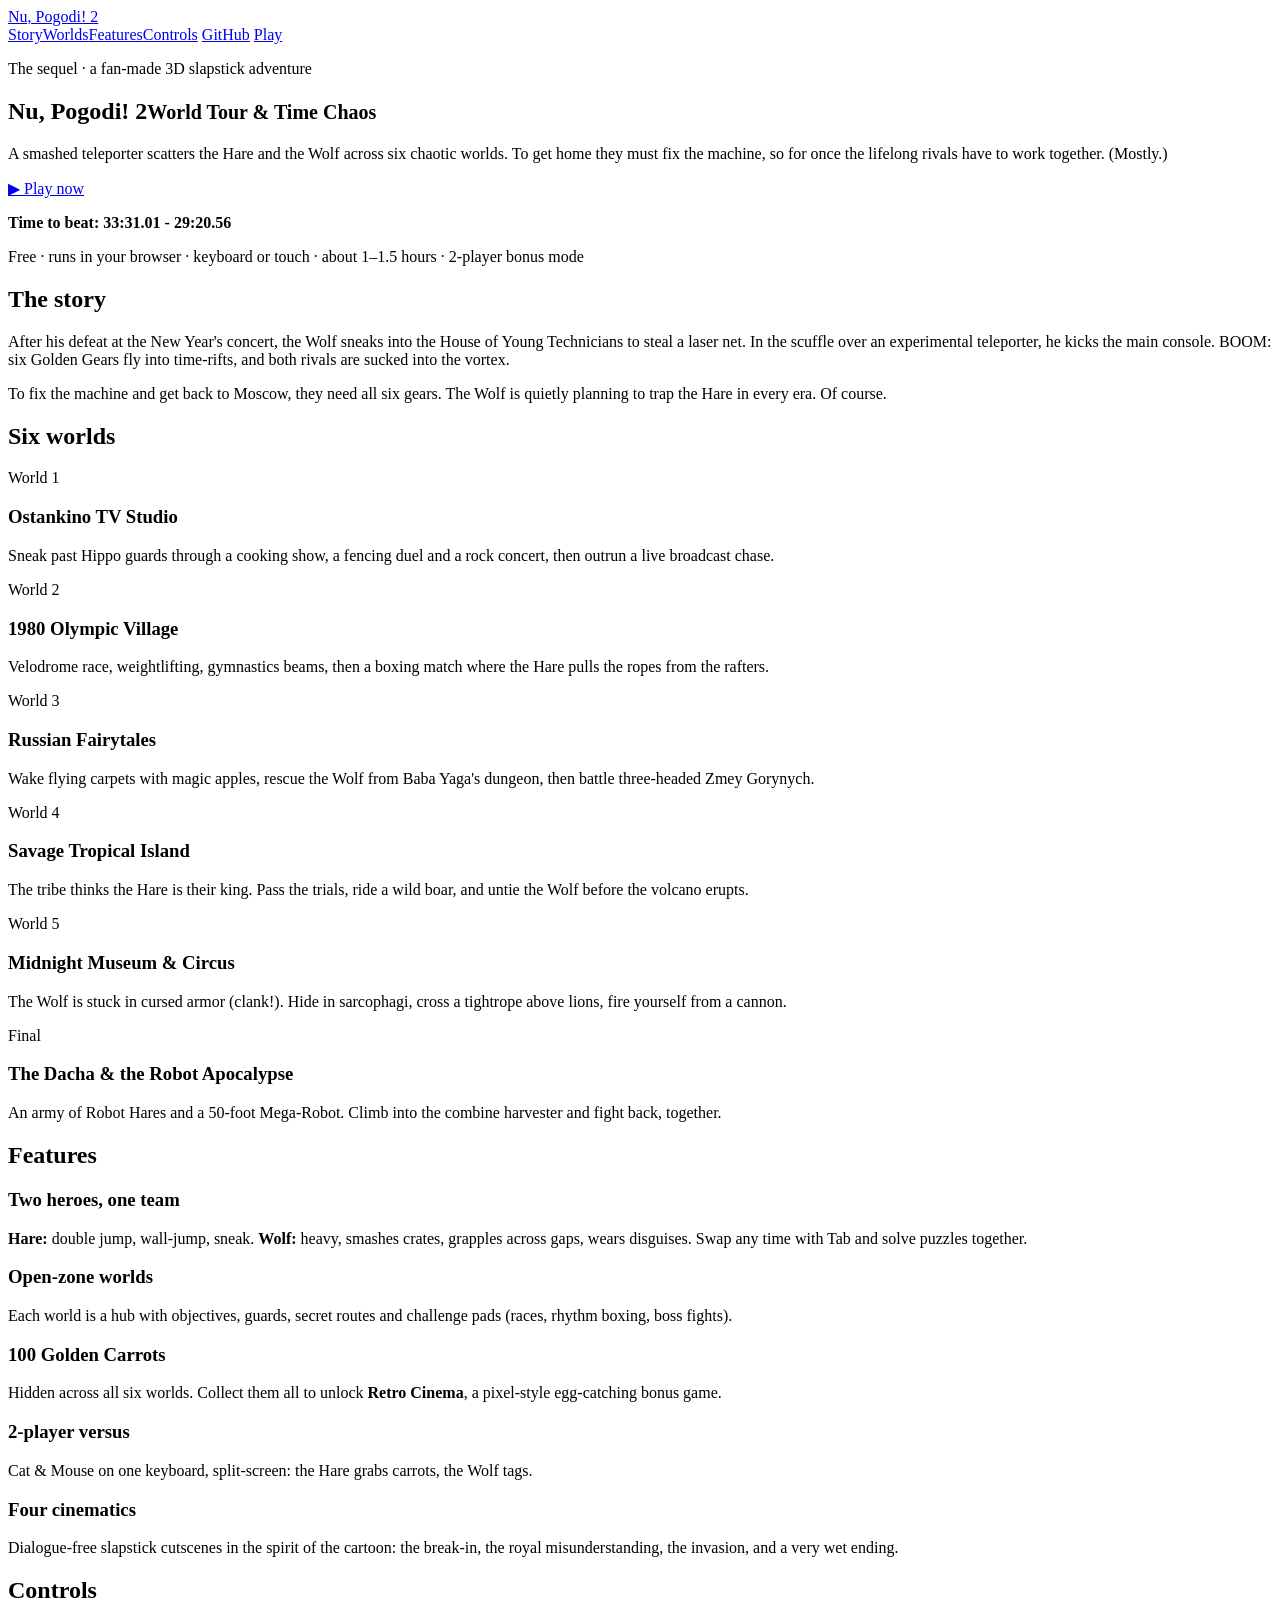
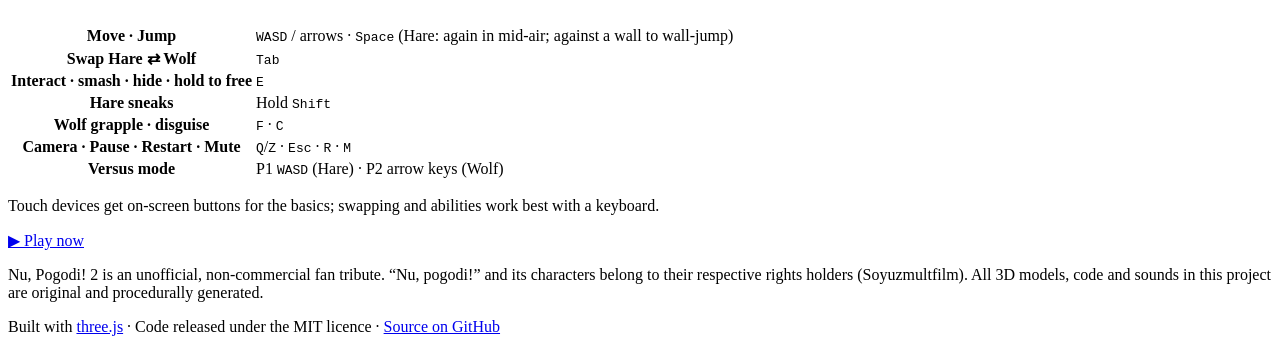
==== index.html @ bbab5480 "Add Time to beat: 33:31.01 - 29:20.56 to README and site" ====
﻿<!doctype html>
<html lang="en">
<head>
  <meta charset="utf-8">
  <meta name="viewport" content="width=device-width, initial-scale=1">
  <title>Nu, Pogodi! 2: World Tour &amp; Time Chaos – a free 3D browser game</title>
  <meta name="description" content="Nu, Pogodi! 2: World Tour &amp; Time Chaos. A free fan-made 3D slapstick adventure: switch between the Hare and the Wolf across six worlds, collect Golden Gears and 100 Golden Carrots. Plays in your browser.">
  <meta property="og:title" content="Nu, Pogodi! 2: World Tour &amp; Time Chaos">
  <meta property="og:description" content="Free fan-made 3D slapstick adventure: two rivals, six worlds, one broken time machine.">
  <meta property="og:type" content="website">
  <link rel="icon" href="favicon.svg" type="image/svg+xml">
  <link rel="stylesheet" href="css/site.css">
</head>
<body>
  <header class="top">
    <a class="brand" href="#top">Nu, Pogodi! 2</a>
    <nav>
      <a href="#story">Story</a><a href="#worlds">Worlds</a><a href="#features">Features</a><a href="#controls">Controls</a>
      <a id="gh-link" href="https://github.com/" rel="noopener">GitHub</a>
      <a class="cta-s" href="play.html">Play</a>
    </nav>
  </header>

  <main id="top">
    <section class="hero">
      <div class="burst" aria-hidden="true"></div>
      <p class="kicker">The sequel · a fan-made 3D slapstick adventure</p>
      <h1>Nu, Pogodi! 2<small>World Tour &amp; Time Chaos</small></h1>
      <p class="lead">A smashed teleporter scatters the Hare and the Wolf across six chaotic worlds. To get home they must fix the machine, so for once the lifelong rivals have to work together. (Mostly.)</p>
      <p><a class="cta" href="play.html">▶ Play now</a></p>
      <p class="fine"><b>Time to beat: 33:31.01 - 29:20.56</b></p>
      <p class="fine">Free · runs in your browser · keyboard or touch · about 1–1.5 hours · 2-player bonus mode</p>
    </section>

    <section id="story" class="wrap">
      <h2>The story</h2>
      <p>After his defeat at the New Year's concert, the Wolf sneaks into the House of Young Technicians to steal a laser net. In the scuffle over an experimental teleporter, he kicks the main console. BOOM: six Golden Gears fly into time-rifts, and both rivals are sucked into the vortex.</p>
      <p>To fix the machine and get back to Moscow, they need all six gears. The Wolf is quietly planning to trap the Hare in every era. Of course.</p>
    </section>

    <section id="worlds" class="wrap">
      <h2>Six worlds</h2>
      <div class="grid">
        <article><span>World 1</span><h3>Ostankino TV Studio</h3><p>Sneak past Hippo guards through a cooking show, a fencing duel and a rock concert, then outrun a live broadcast chase.</p></article>
        <article><span>World 2</span><h3>1980 Olympic Village</h3><p>Velodrome race, weightlifting, gymnastics beams, then a boxing match where the Hare pulls the ropes from the rafters.</p></article>
        <article><span>World 3</span><h3>Russian Fairytales</h3><p>Wake flying carpets with magic apples, rescue the Wolf from Baba Yaga's dungeon, then battle three-headed Zmey Gorynych.</p></article>
        <article><span>World 4</span><h3>Savage Tropical Island</h3><p>The tribe thinks the Hare is their king. Pass the trials, ride a wild boar, and untie the Wolf before the volcano erupts.</p></article>
        <article><span>World 5</span><h3>Midnight Museum &amp; Circus</h3><p>The Wolf is stuck in cursed armor (clank!). Hide in sarcophagi, cross a tightrope above lions, fire yourself from a cannon.</p></article>
        <article class="boss"><span>Final</span><h3>The Dacha &amp; the Robot Apocalypse</h3><p>An army of Robot Hares and a 50-foot Mega-Robot. Climb into the combine harvester and fight back, together.</p></article>
      </div>
    </section>

    <section id="features" class="wrap">
      <h2>Features</h2>
      <div class="grid">
        <article><h3>Two heroes, one team</h3><p><b>Hare:</b> double jump, wall-jump, sneak. <b>Wolf:</b> heavy, smashes crates, grapples across gaps, wears disguises. Swap any time with Tab and solve puzzles together.</p></article>
        <article><h3>Open-zone worlds</h3><p>Each world is a hub with objectives, guards, secret routes and challenge pads (races, rhythm boxing, boss fights).</p></article>
        <article><h3>100 Golden Carrots</h3><p>Hidden across all six worlds. Collect them all to unlock <b>Retro Cinema</b>, a pixel-style egg-catching bonus game.</p></article>
        <article><h3>2-player versus</h3><p>Cat &amp; Mouse on one keyboard, split-screen: the Hare grabs carrots, the Wolf tags.</p></article>
        <article><h3>Four cinematics</h3><p>Dialogue-free slapstick cutscenes in the spirit of the cartoon: the break-in, the royal misunderstanding, the invasion, and a very wet ending.</p></article>
      </div>
    </section>

    <section id="controls" class="wrap">
      <h2>Controls</h2>
      <table>
        <tr><th>Move · Jump</th><td><kbd>W</kbd><kbd>A</kbd><kbd>S</kbd><kbd>D</kbd> / arrows · <kbd>Space</kbd> (Hare: again in mid-air; against a wall to wall-jump)</td></tr>
        <tr><th>Swap Hare ⇄ Wolf</th><td><kbd>Tab</kbd></td></tr>
        <tr><th>Interact · smash · hide · hold to free</th><td><kbd>E</kbd></td></tr>
        <tr><th>Hare sneaks</th><td>Hold <kbd>Shift</kbd></td></tr>
        <tr><th>Wolf grapple · disguise</th><td><kbd>F</kbd> · <kbd>C</kbd></td></tr>
        <tr><th>Camera · Pause · Restart · Mute</th><td><kbd>Q</kbd>/<kbd>Z</kbd> · <kbd>Esc</kbd> · <kbd>R</kbd> · <kbd>M</kbd></td></tr>
        <tr><th>Versus mode</th><td>P1 <kbd>WASD</kbd> (Hare) · P2 arrow keys (Wolf)</td></tr>
      </table>
      <p class="fine">Touch devices get on-screen buttons for the basics; swapping and abilities work best with a keyboard.</p>
      <p><a class="cta" href="play.html">▶ Play now</a></p>
    </section>
  </main>

  <footer>
    <p>Nu, Pogodi! 2 is an unofficial, non-commercial fan tribute. “Nu, pogodi!” and its characters belong to their respective rights holders (Soyuzmultfilm). All 3D models, code and sounds in this project are original and procedurally generated.</p>
    <p>Built with <a href="https://threejs.org" rel="noopener">three.js</a> · Code released under the MIT licence · <a id="gh-link2" href="https://github.com/" rel="noopener">Source on GitHub</a></p>
  </footer>

  <script>
    (function () {
      var h = location.hostname, m = h.match(/^([^.]+)\.github\.io$/);
      if (!m) return;
      var repo = location.pathname.split('/').filter(Boolean)[0];
      var url = 'https://github.com/' + m[1] + (repo ? '/' + repo : '');
      ['gh-link', 'gh-link2'].forEach(function (id) { var a = document.getElementById(id); if (a) a.href = url; });
    })();
  </script>
</body>
</html>
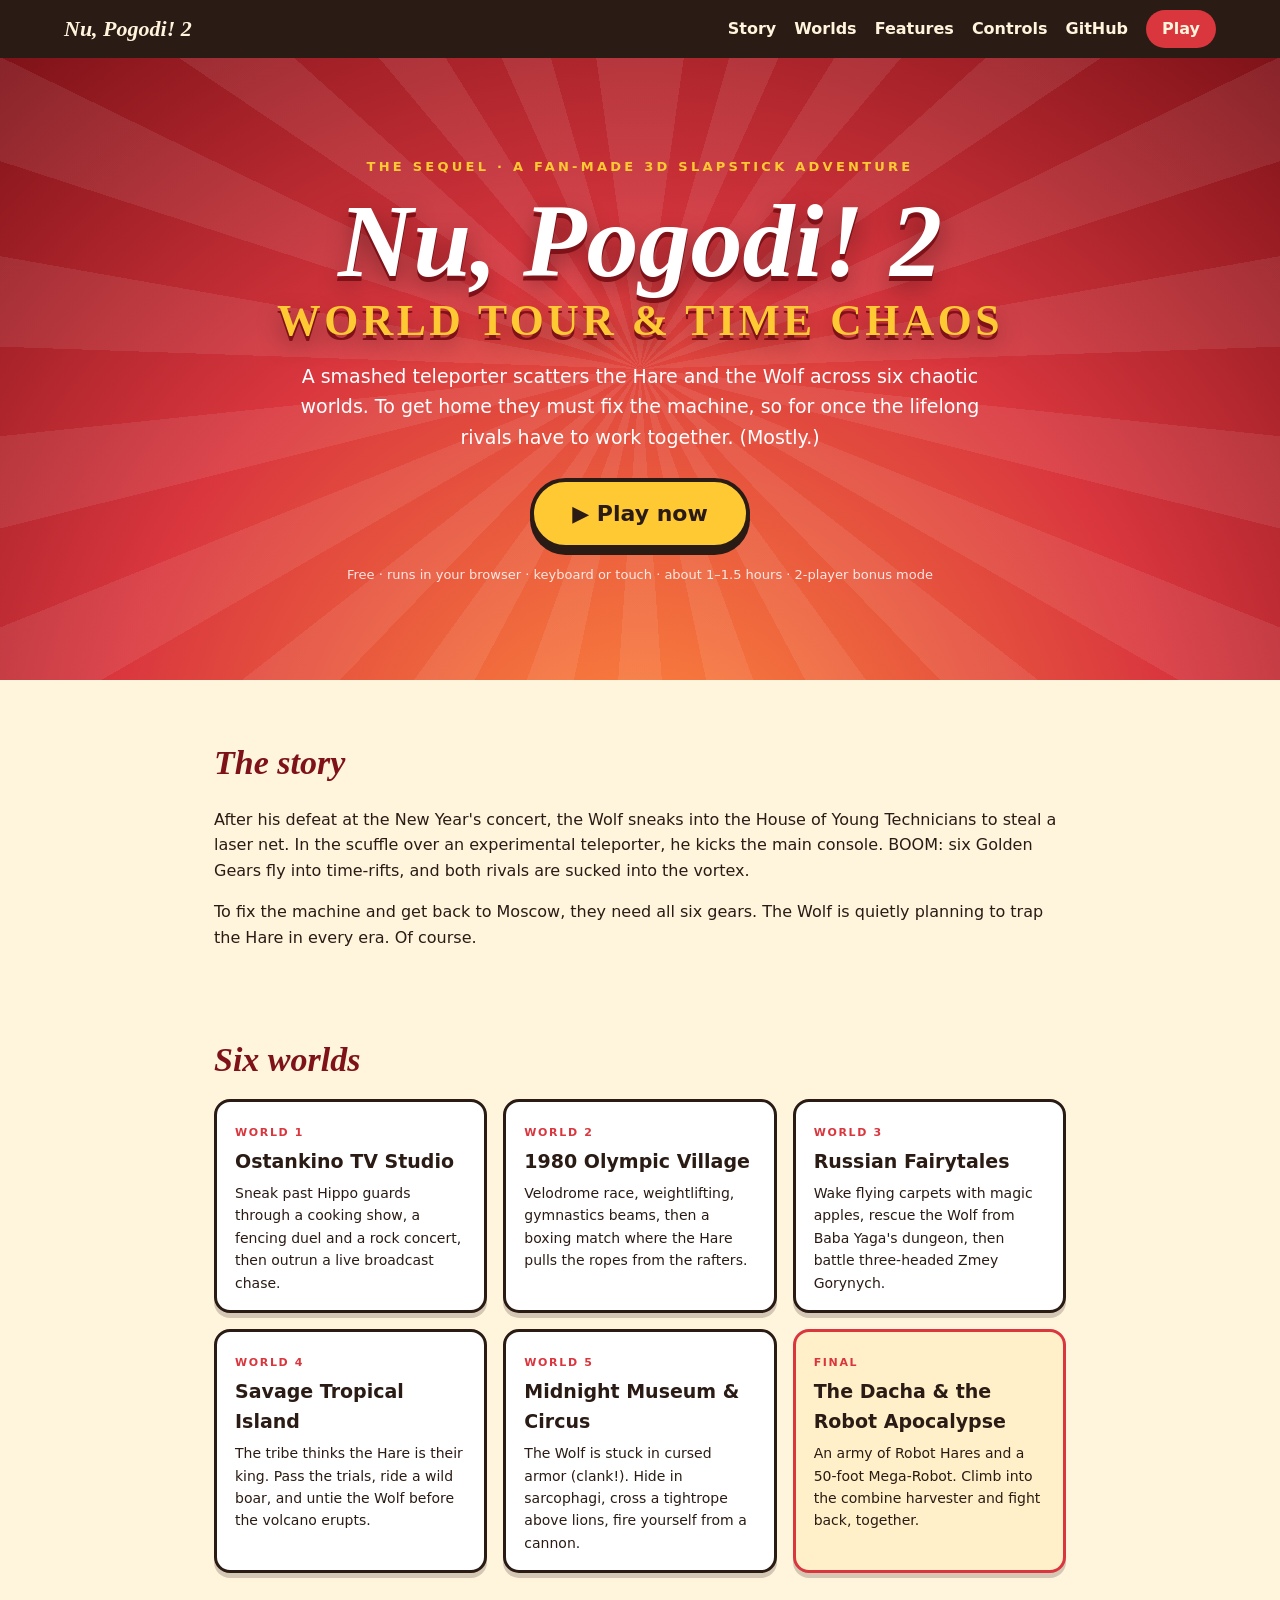
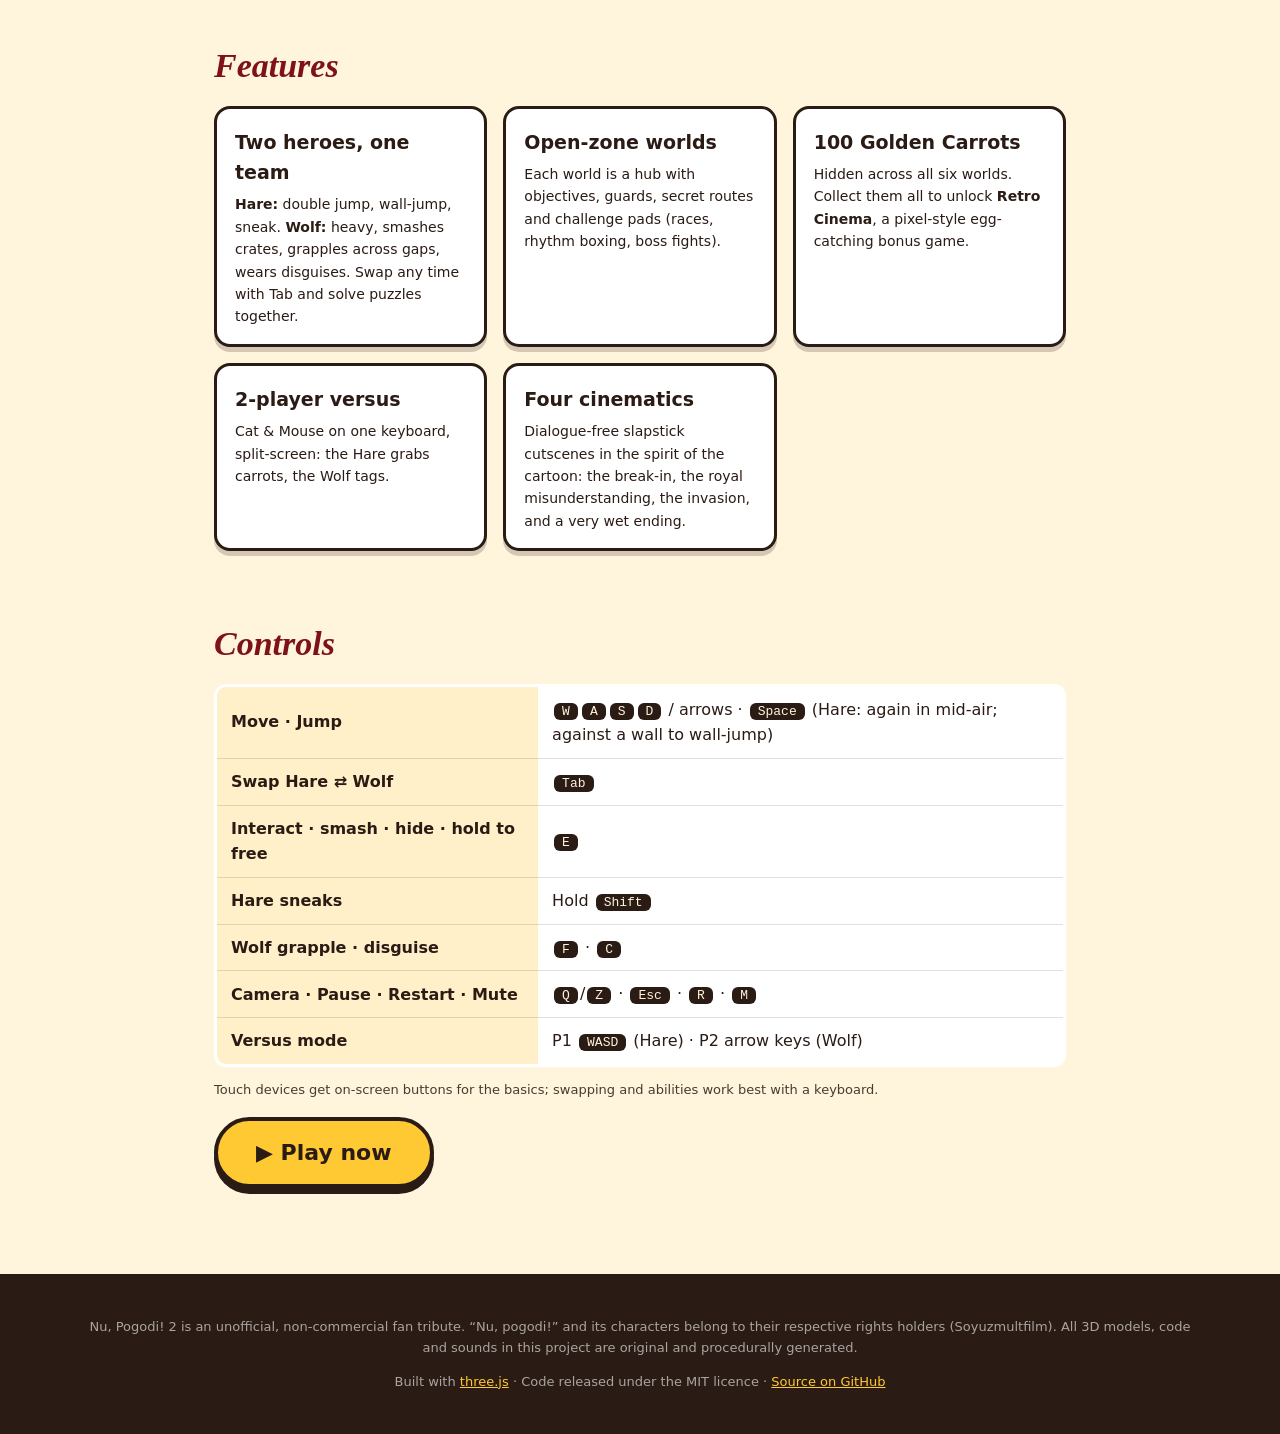
==== commit 7a22c2bb: "Nu, Pogodi! 2: World Tour & Time Chaos Dual-protagonist hub engine, six worlds, bosses, four cutscen" ====
--- a/index.html
+++ b/index.html
@@ -28,7 +28,6 @@
       <h1>Nu, Pogodi! 2<small>World Tour &amp; Time Chaos</small></h1>
       <p class="lead">A smashed teleporter scatters the Hare and the Wolf across six chaotic worlds. To get home they must fix the machine, so for once the lifelong rivals have to work together. (Mostly.)</p>
       <p><a class="cta" href="play.html">▶ Play now</a></p>
-      <p class="fine"><b>Time to beat: 33:31.01 - 29:20.56</b></p>
       <p class="fine">Free · runs in your browser · keyboard or touch · about 1–1.5 hours · 2-player bonus mode</p>
     </section>
 
--- a/css/site.css
+++ b/css/site.css
@@ -0,0 +1,39 @@
+:root { --red:#d9363e; --dark:#7e1218; --cream:#fff4dc; --ink:#2a1b14; --gold:#ffc933; --sky:#ffd9a8; }
+* { box-sizing: border-box; }
+html { scroll-behavior: smooth; }
+body { margin: 0; background: var(--cream); color: var(--ink); font-family: "Trebuchet MS", "Segoe UI", system-ui, sans-serif; line-height: 1.6; }
+a { color: var(--red); }
+.top { position: sticky; top: 0; z-index: 5; display: flex; align-items: center; justify-content: space-between; gap: 12px; padding: 10px 5vw; background: var(--ink); color: var(--cream); }
+.top a { color: var(--cream); text-decoration: none; font-weight: 700; }
+.brand { font-family: Georgia, serif; font-style: italic; font-size: 22px; }
+.top nav { display: flex; gap: 18px; align-items: center; flex-wrap: wrap; }
+.top nav a:hover { color: var(--gold); }
+.cta-s { background: var(--red); padding: 6px 16px; border-radius: 999px; }
+
+.hero { position: relative; overflow: hidden; text-align: center; padding: 11vh 6vw 9vh; color: #fff; background: radial-gradient(circle at 50% 120%, #ff8a3d, var(--red) 55%, var(--dark)); }
+.burst { position: absolute; inset: -50%; background: repeating-conic-gradient(#ffffff14 0 8deg, #0000 8deg 16deg); animation: spin 90s linear infinite; }
+@keyframes spin { to { transform: rotate(360deg); } }
+.hero > *:not(.burst) { position: relative; }
+.kicker { text-transform: uppercase; letter-spacing: .25em; font-size: 13px; font-weight: 800; color: var(--gold); margin: 0; }
+h1 { font-family: Georgia, "Times New Roman", serif; font-style: italic; font-size: clamp(44px, 10vw, 104px); line-height: 1; margin: 12px 0 18px; text-shadow: 0 5px 0 var(--dark), 0 10px 24px #0006; }
+h1 small { display: block; font-size: .42em; letter-spacing: .08em; color: var(--gold); margin-top: 6px; font-style: normal; font-weight: 900; text-transform: uppercase; }
+.lead { max-width: 680px; margin: 0 auto 26px; font-size: 19px; }
+.cta { display: inline-block; background: var(--gold); color: var(--ink); text-decoration: none; font-weight: 900; font-size: 22px; padding: 14px 38px; border-radius: 999px; border: 4px solid var(--ink); box-shadow: 0 6px 0 var(--ink); transition: transform .1s, box-shadow .1s; }
+.cta:hover { transform: translateY(3px); box-shadow: 0 3px 0 var(--ink); }
+.fine { font-size: 13px; opacity: .85; }
+
+.wrap { max-width: 980px; margin: 0 auto; padding: 56px 5vw 10px; }
+h2 { font-family: Georgia, serif; font-style: italic; font-size: 34px; margin: 0 0 12px; color: var(--dark); }
+.grid { display: grid; grid-template-columns: repeat(auto-fill, minmax(250px, 1fr)); gap: 16px; }
+article { background: #fff; border: 3px solid var(--ink); border-radius: 16px; padding: 16px 18px; box-shadow: 0 5px 0 #2a1b1433; }
+article span { font-size: 11px; font-weight: 800; letter-spacing: .15em; text-transform: uppercase; color: var(--red); }
+article h3 { margin: 2px 0 6px; font-size: 19px; }
+article p { margin: 0; font-size: 14px; }
+article.boss { background: #fff0c9; border-color: var(--red); }
+table { border-collapse: collapse; width: 100%; background: #fff; border-radius: 12px; overflow: hidden; border: 3px solid var(--ink); }
+th, td { padding: 10px 14px; text-align: left; border-bottom: 1px solid #2a1b1422; }
+th { width: 38%; background: #fff0c9; }
+kbd { background: var(--ink); color: var(--cream); border-radius: 6px; padding: 1px 8px; margin: 0 2px; font-size: 13px; }
+footer { margin-top: 60px; padding: 30px 6vw; background: var(--ink); color: #fff9; font-size: 13px; text-align: center; }
+footer a { color: var(--gold); }
+@media (prefers-reduced-motion: reduce) { .burst { animation: none; } html { scroll-behavior: auto; } }
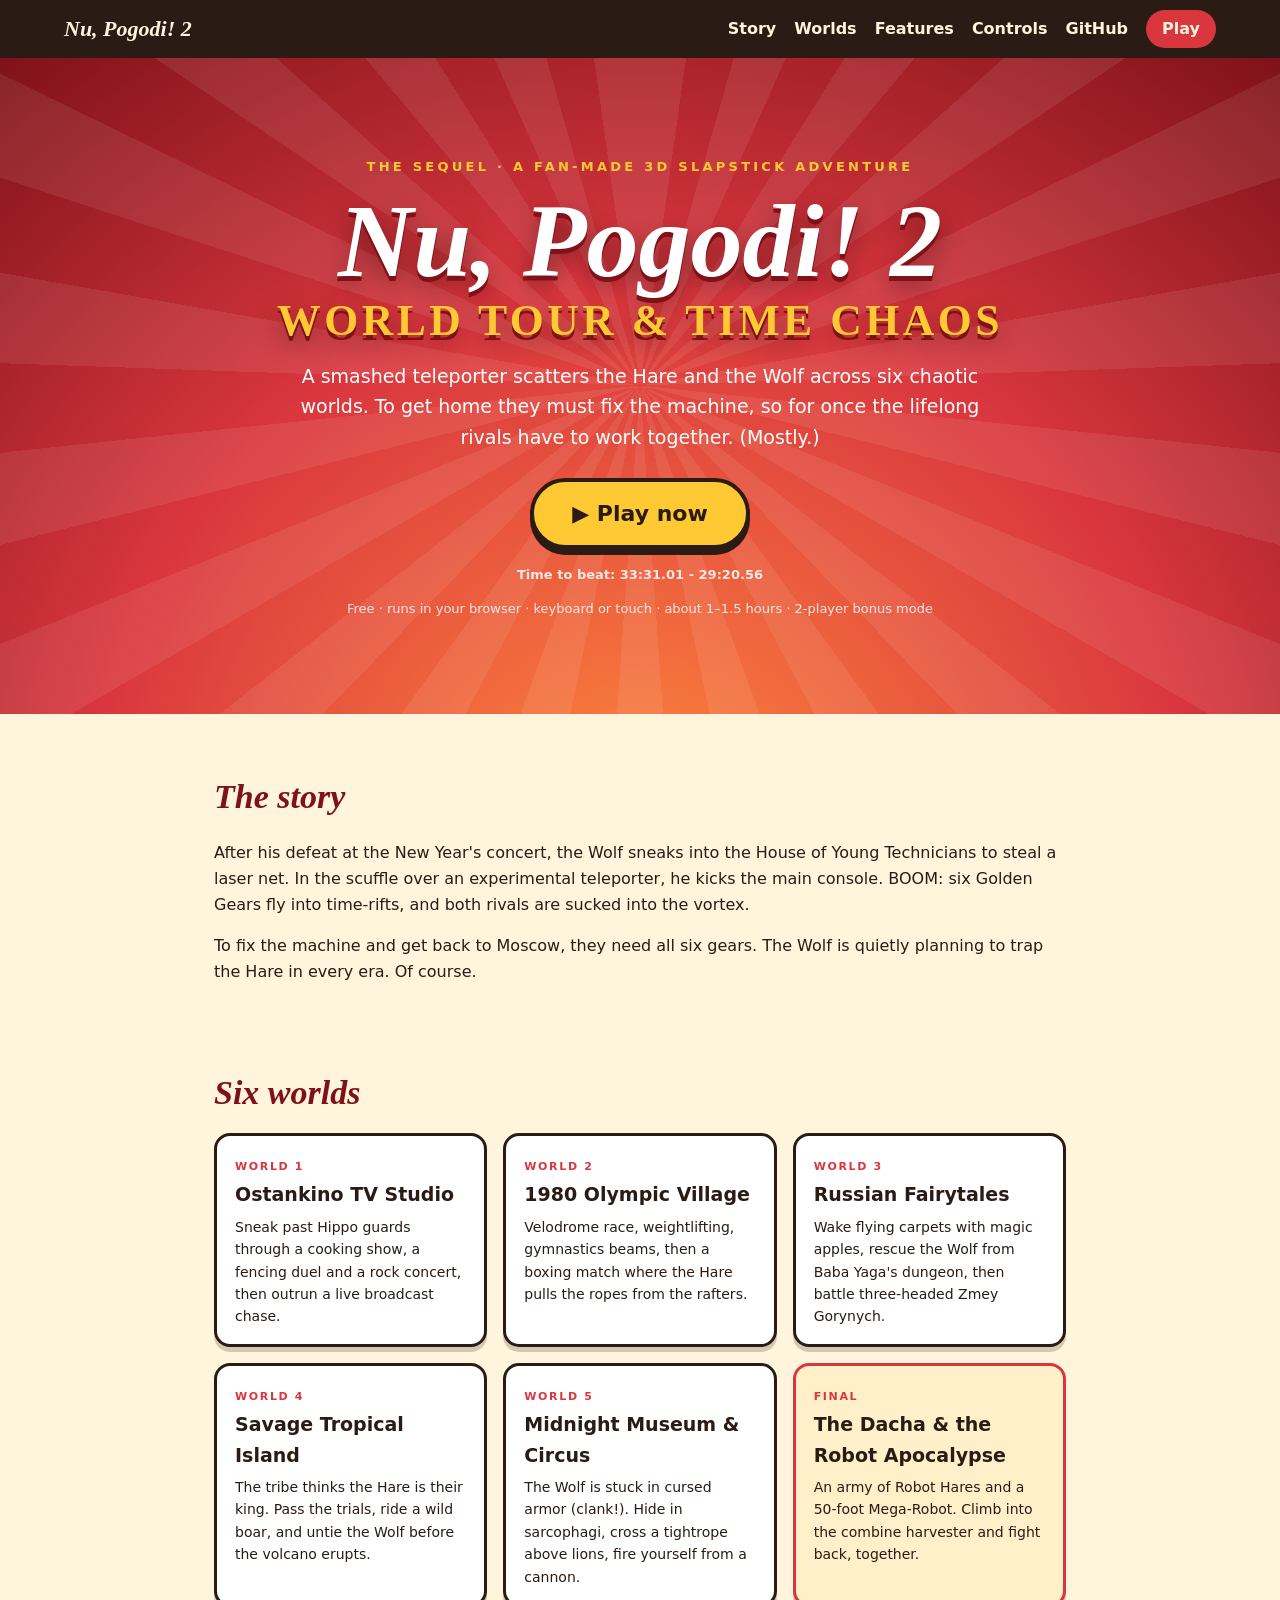
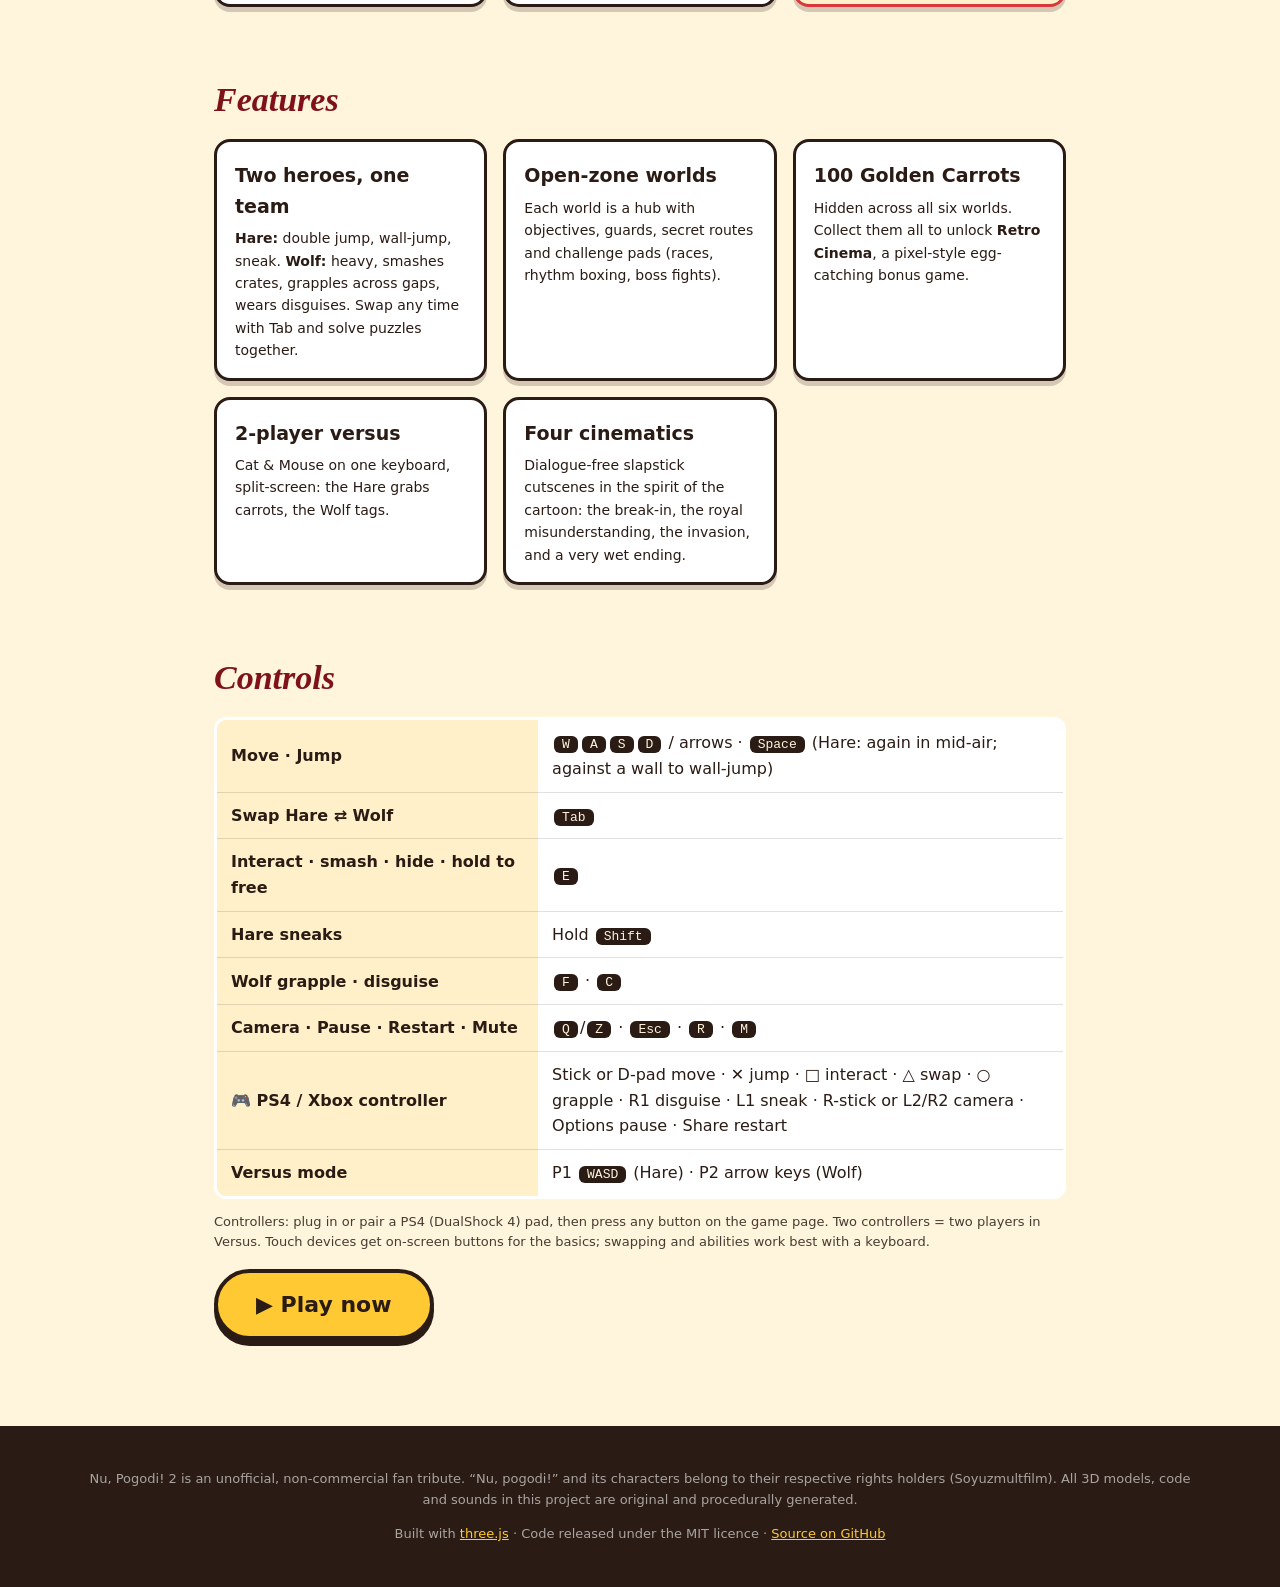
==== commit ae4caf2f: "Add gamepad support (PS4 DualShock / standard controllers) Sticks and D-pad, face buttons mapped to " ====
--- a/index.html
+++ b/index.html
@@ -28,6 +28,7 @@
       <h1>Nu, Pogodi! 2<small>World Tour &amp; Time Chaos</small></h1>
       <p class="lead">A smashed teleporter scatters the Hare and the Wolf across six chaotic worlds. To get home they must fix the machine, so for once the lifelong rivals have to work together. (Mostly.)</p>
       <p><a class="cta" href="play.html">▶ Play now</a></p>
+      <p class="fine"><b>Time to beat: 33:31.01 - 29:20.56</b></p>
       <p class="fine">Free · runs in your browser · keyboard or touch · about 1–1.5 hours · 2-player bonus mode</p>
     </section>
 
@@ -69,9 +70,10 @@
         <tr><th>Hare sneaks</th><td>Hold <kbd>Shift</kbd></td></tr>
         <tr><th>Wolf grapple · disguise</th><td><kbd>F</kbd> · <kbd>C</kbd></td></tr>
         <tr><th>Camera · Pause · Restart · Mute</th><td><kbd>Q</kbd>/<kbd>Z</kbd> · <kbd>Esc</kbd> · <kbd>R</kbd> · <kbd>M</kbd></td></tr>
+        <tr><th>🎮 PS4 / Xbox controller</th><td>Stick or D-pad move · ✕ jump · □ interact · △ swap · ○ grapple · R1 disguise · L1 sneak · R-stick or L2/R2 camera · Options pause · Share restart</td></tr>
         <tr><th>Versus mode</th><td>P1 <kbd>WASD</kbd> (Hare) · P2 arrow keys (Wolf)</td></tr>
       </table>
-      <p class="fine">Touch devices get on-screen buttons for the basics; swapping and abilities work best with a keyboard.</p>
+      <p class="fine">Controllers: plug in or pair a PS4 (DualShock 4) pad, then press any button on the game page. Two controllers = two players in Versus. Touch devices get on-screen buttons for the basics; swapping and abilities work best with a keyboard.</p>
       <p><a class="cta" href="play.html">▶ Play now</a></p>
     </section>
   </main>
